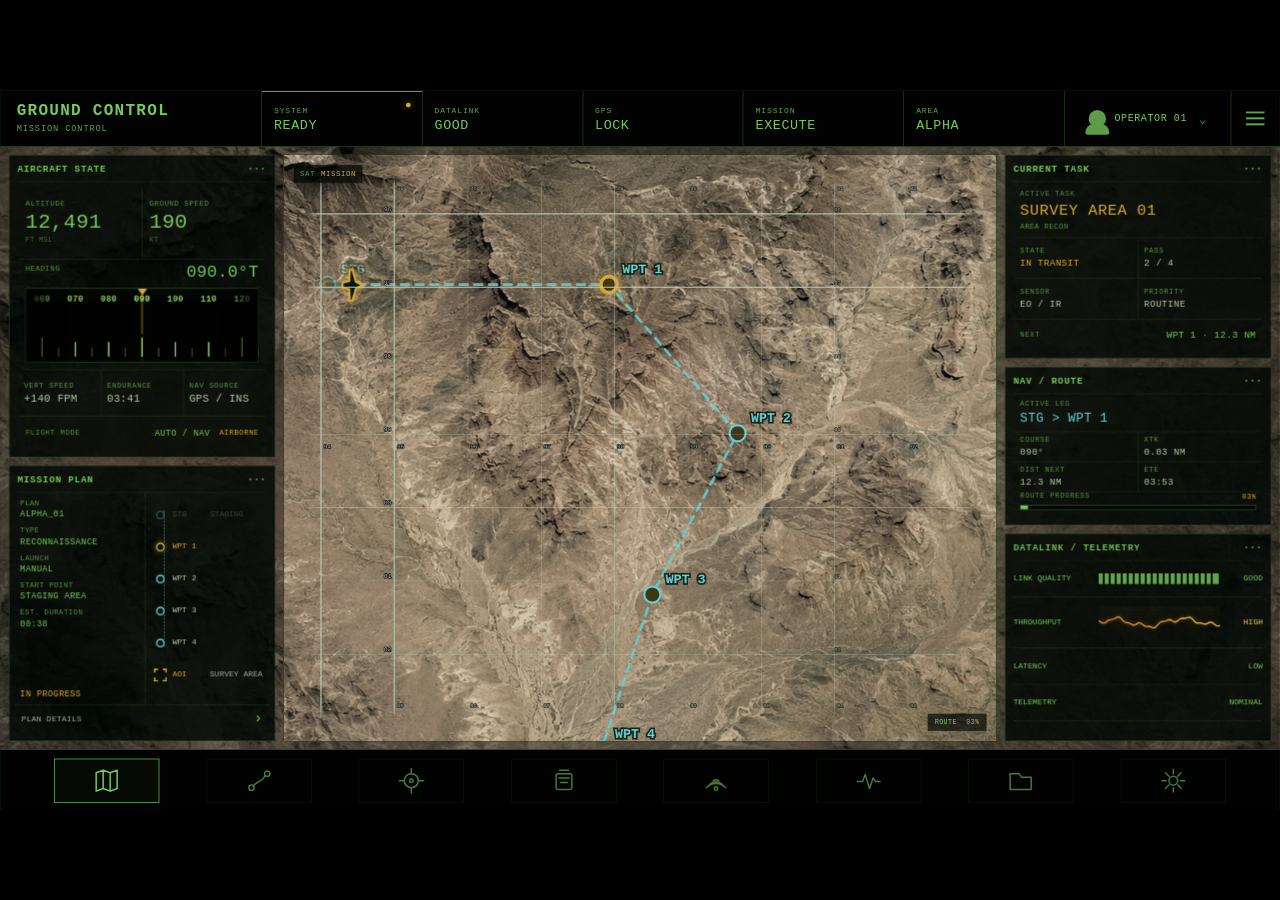
==== primary/index.html @ 4aa9d136 "Remove primary viewport diagnostics and safe FX test" ====
<!doctype html>
<html lang="en">
<head>
  <meta charset="utf-8">
  <meta name="viewport" content="width=device-width, initial-scale=1">
  <title>Pelican UAV Interactive — Primary</title>
  <link rel="stylesheet" href="../shared/ui-base.css">
  <link rel="stylesheet" href="primary.css">
  <link rel="stylesheet" href="ops-refine.css?v=20260907-1">
  <link rel="stylesheet" href="effects.css" data-effects-css>
  <link rel="stylesheet" href="grid.css" data-grid-css>
</head>
<body>
  <div id="screen-fit">
    <main id="primary-display" class="display display-primary" aria-label="Mission control display">
      <header class="topbar">
        <div class="brand-block">
          <div class="brand-title" data-bind="labels.title">GROUND CONTROL</div>
          <div class="brand-subtitle" data-bind="labels.subtitle">MISSION CONTROL</div>
        </div>

        <div class="status-ribbon" aria-label="System status">
          <div class="ribbon-cell"><span>SYSTEM</span><strong data-bind="labels.system">READY</strong></div>
          <div class="ribbon-cell"><span>DATALINK</span><strong data-bind="labels.link">GOOD</strong></div>
          <div class="ribbon-cell"><span>GPS</span><strong data-bind="labels.gps">LOCK</strong></div>
          <div class="ribbon-cell"><span>MISSION</span><strong data-bind="labels.mode">EXECUTE</strong></div>
          <div class="ribbon-cell"><span>AREA</span><strong data-bind="labels.area">ALPHA</strong></div>
        </div>

        <div class="operator-block">
          <span class="operator-glyph" aria-hidden="true"></span>
          <span data-bind="labels.operator">OPERATOR 01</span>
          <span class="chevron">⌄</span>
        </div>
        <div class="menu-glyph" aria-label="Menu"><i></i><i></i><i></i></div>
      </header>

      <section class="workspace">
        <aside class="rail left-rail">
          <section class="panel flight-panel">
            <div class="panel-heading"><span>AIRCRAFT STATE</span><b>•••</b></div>
            <div class="flight-state">
              <div class="flight-major-grid">
                <div class="flight-major">
                  <span>ALTITUDE</span>
                  <strong id="flight-altitude">12,480</strong>
                  <small>FT MSL</small>
                </div>
                <div class="flight-major">
                  <span>GROUND SPEED</span>
                  <strong id="flight-speed">188</strong>
                  <small>KT</small>
                </div>
              </div>

              <div class="flight-heading-repeater">
                <div class="flight-heading-header">
                  <span>HEADING</span>
                  <strong id="flight-heading">092.0°T</strong>
                </div>
                <div class="heading-tape heading-tape-primary" data-heading-tape aria-label="True heading tape"></div>
              </div>

              <div class="flight-detail-grid">
                <div class="flight-detail"><span>VERT SPEED</span><strong id="flight-vspeed">+120 FPM</strong></div>
                <div class="flight-detail"><span>ENDURANCE</span><strong id="flight-endurance">03:42</strong></div>
                <div class="flight-detail"><span>NAV SOURCE</span><strong id="flight-nav-source">GPS / INS</strong></div>
              </div>
              <div class="flight-mode-strip"><span>FLIGHT MODE</span><strong>AUTO / NAV</strong><b>AIRBORNE</b></div>
            </div>
          </section>

          <section class="panel mission-panel">
            <div class="panel-heading"><span>MISSION PLAN</span><b>•••</b></div>
            <div class="mission-body">
              <div class="mission-meta">
                <div><span>PLAN</span><strong data-bind="mission.plan">ALPHA_01</strong></div>
                <div><span>TYPE</span><strong data-bind="mission.type">RECONNAISSANCE</strong></div>
                <div><span>LAUNCH</span><strong data-bind="mission.launch">MANUAL</strong></div>
                <div><span>START POINT</span><strong data-bind="mission.start">STAGING AREA</strong></div>
                <div><span>EST. DURATION</span><strong data-bind="mission.duration">00:38</strong></div>
                <div class="mission-state" data-bind="mission.state">IN PROGRESS</div>
              </div>
              <div class="waypoint-column">
                <div id="waypoint-list" class="waypoint-list" aria-live="polite"></div>
                <div class="aoi-item"><span class="aoi-symbol"></span><b>AOI</b><em>SURVEY AREA</em></div>
              </div>
            </div>
            <div class="review-row"><span>PLAN DETAILS</span><b>›</b></div>
          </section>
        </aside>

        <section class="map-panel" aria-label="Fictional satellite mission map">
          <div id="map-viewport" class="map-viewport">
            <div id="map-world" class="map-world">
              <img id="terrain-image" alt="Fictional unpopulated arid satellite terrain">
              <div class="map-grid"></div>
              <svg id="map-svg" class="map-svg" xmlns="http://www.w3.org/2000/svg" aria-hidden="true">
                <path id="route-base" class="route route-base"></path>
                <path id="route-progress-path" class="route route-progress-path"></path>
                <g id="waypoint-layer"></g>
                <g id="aircraft" class="aircraft">
                  <path d="M0 -14 L5 -4 L23 1 L23 5 L6 6 L4 16 L-4 16 L-6 6 L-23 5 L-23 1 L-5 -4 Z"></path>
                </g>
              </svg>
            </div>
          </div>
          <div class="map-overlay top-left"><span>SAT</span><b>MISSION</b></div>
          <div class="route-progress-readout"><span>ROUTE</span><b id="route-progress">00%</b></div>
        </section>

        <aside class="rail right-rail">
          <section class="panel task-panel">
            <div class="panel-heading"><span>CURRENT TASK</span><b>•••</b></div>
            <div class="task-body">
              <div class="task-hero">
                <span>ACTIVE TASK</span>
                <strong id="ops-task-name">SURVEY AREA 01</strong>
                <small>AREA RECON</small>
              </div>
              <div class="task-rows">
                <div class="task-row"><span>STATE</span><strong class="amber" id="ops-task-state">IN TRANSIT</strong></div>
                <div class="task-row"><span>PASS</span><strong>2 / 4</strong></div>
                <div class="task-row"><span>SENSOR</span><strong>EO / IR</strong></div>
                <div class="task-row"><span>PRIORITY</span><strong>ROUTINE</strong></div>
              </div>
              <div class="task-next"><span>NEXT</span><strong id="ops-task-next">WPT 1 · 0.0 NM</strong></div>
            </div>
          </section>

          <section class="panel nav-route-panel">
            <div class="panel-heading"><span>NAV / ROUTE</span><b>•••</b></div>
            <div class="nav-route-body">
              <div class="nav-leg"><span>ACTIVE LEG</span><strong id="ops-active-leg">STG &gt; WPT 1</strong></div>
              <div class="nav-metrics">
                <div class="nav-metric"><span>COURSE</span><strong id="ops-course">092°</strong></div>
                <div class="nav-metric"><span>XTK</span><strong id="ops-xtk">0.03 NM</strong></div>
                <div class="nav-metric"><span>DIST NEXT</span><strong id="ops-distance">0.0 NM</strong></div>
                <div class="nav-metric"><span>ETE</span><strong id="ops-ete">00:00</strong></div>
              </div>
              <div class="nav-progress">
                <div class="nav-progress-label"><span>ROUTE PROGRESS</span><strong id="ops-route-progress">00%</strong></div>
                <div class="nav-progress-track"><b id="ops-route-progress-bar"></b></div>
              </div>
            </div>
          </section>

          <section class="panel datalink-panel">
            <div class="panel-heading"><span>DATALINK / TELEMETRY</span><b>•••</b></div>
            <div class="telemetry-line"><span>LINK QUALITY</span><i class="quality-bar"></i><strong>GOOD</strong></div>
            <div class="telemetry-line throughput"><span>THROUGHPUT</span><svg id="datalink-spark" viewBox="0 0 170 48" preserveAspectRatio="none"><path id="spark-path"></path></svg><strong>HIGH</strong></div>
            <div class="telemetry-line"><span>LATENCY</span><i></i><strong>LOW</strong></div>
            <div class="telemetry-line"><span>TELEMETRY</span><i></i><strong>NOMINAL</strong></div>
          </section>
        </aside>
      </section>

      <nav class="bottom-nav" aria-label="Display modes">
        <button class="nav-icon active" title="Map" aria-label="Map"><svg viewBox="0 0 32 32"><path d="M4 7l8-3 8 3 8-3v21l-8 3-8-3-8 3zM12 4v21M20 7v21"/></svg></button>
        <button class="nav-icon" title="Route" aria-label="Route"><svg viewBox="0 0 32 32"><circle cx="7" cy="24" r="3"/><circle cx="25" cy="8" r="3"/><path d="M9 22c5-6 8-4 11-8l3-4"/></svg></button>
        <button class="nav-icon" title="Target" aria-label="Target"><svg viewBox="0 0 32 32"><circle cx="16" cy="16" r="8"/><circle cx="16" cy="16" r="2"/><path d="M16 2v6M16 24v6M2 16h6M24 16h6"/></svg></button>
        <button class="nav-icon" title="Recorder" aria-label="Recorder"><svg viewBox="0 0 32 32"><rect x="7" y="8" width="18" height="18" rx="2"/><path d="M11 4h10M10 13h12M12 18h8"/></svg></button>
        <button class="nav-icon" title="Link" aria-label="Link"><svg viewBox="0 0 32 32"><path d="M5 24a15 15 0 0 1 22 0M9 20a10 10 0 0 1 14 0M13 16a5 5 0 0 1 6 0"/><circle cx="16" cy="25" r="2"/></svg></button>
        <button class="nav-icon" title="Telemetry" aria-label="Telemetry"><svg viewBox="0 0 32 32"><path d="M3 17h6l3-8 5 16 4-12 3 4h5"/></svg></button>
        <button class="nav-icon" title="Files" aria-label="Files"><svg viewBox="0 0 32 32"><path d="M4 8h10l3 4h11v14H4z"/></svg></button>
        <button class="nav-icon" title="Settings" aria-label="Settings"><svg viewBox="0 0 32 32"><circle cx="16" cy="16" r="5"/><path d="M16 3v5M16 24v5M3 16h5M24 16h5M7 7l4 4M21 21l4 4M25 7l-4 4M11 21l-4 4"/></svg></button>
      </nav>
    </main>
  </div>

  <script src="../shared/state.js?v=20260906-2"></script>
  <script src="config.js?v=20260906-1"></script>
  <script src="viewport-zoom-guard.js?v=20260908-2"></script>
  <script src="primary.js"></script>
  <script src="ios-layout-fit.js?v=20260908-2"></script>
  <script src="ops-refine.js?v=20260907-1"></script>
  <script src="../shared/status-sync.js?v=20260905-3"></script>
  <script src="../shared/heading-tape.js?v=20260907-2"></script>
  <script src="grid.js"></script>
</body>
</html>
---- shared/ui-base.css ----
:root{
  --bg:#010301;
  --panel:rgba(2,8,4,.78);
  --panel-soft:rgba(4,13,7,.72);
  --green:#77c95b;
  --green-dim:#345f30;
  --cyan:#63d2d8;
  --signal-blue:#4fa7ff;
  --amber:#d7aa35;
  --red:#d95750;
  --text:#b3caaa;
  --muted:#70866a;
  --line:rgba(119,201,91,.32);
  --line-soft:rgba(119,201,91,.16);
}
*{box-sizing:border-box}
html,body{margin:0;width:100%;height:100%;overflow:hidden;background:#000;color:var(--text);font-family:ui-monospace,SFMono-Regular,Menlo,Monaco,Consolas,"Liberation Mono",monospace}
button{font:inherit}
#screen-fit{position:absolute;inset:0;display:grid;place-items:center;background:#000}
.display{position:absolute;left:50%;top:50%;width:1920px;height:1080px;transform-origin:center;background:var(--bg);overflow:hidden;border:1px solid #0a150b}
.display:after{content:"";position:absolute;inset:0;pointer-events:none;background:repeating-linear-gradient(0deg,rgba(110,195,83,.012) 0 1px,transparent 1px 4px);mix-blend-mode:screen;z-index:20}
---- primary/primary.css ----
.topbar{height:84px;display:grid;grid-template-columns:392px minmax(0,1fr) 250px 72px;align-items:stretch;border-bottom:1px solid var(--line);background:#010201;position:relative;z-index:10}
.brand-block{padding:14px 24px;display:flex;flex-direction:column;justify-content:center;border-right:1px solid var(--line)}
.brand-title{font-size:24px;line-height:1;letter-spacing:.08em;color:var(--green);font-weight:700}
.brand-subtitle{font-size:13px;line-height:1;margin-top:8px;letter-spacing:.1em;color:var(--green);opacity:.8}
.status-ribbon{display:grid;grid-template-columns:repeat(5,1fr);min-width:0}
.ribbon-cell{min-width:0;padding:12px 18px 10px;border-right:1px solid var(--line);display:flex;flex-direction:column;justify-content:center}
.ribbon-cell:first-child{position:relative;box-shadow:inset 0 2px 0 rgba(215,170,53,.78)}
.ribbon-cell:first-child:after{content:"";position:absolute;right:17px;top:18px;width:7px;height:7px;border-radius:50%;background:var(--amber);box-shadow:0 0 9px rgba(215,170,53,.6)}
.ribbon-cell span{font-size:12px;letter-spacing:.11em;color:var(--green);opacity:.82}
.ribbon-cell strong{font-size:20px;line-height:1.05;margin-top:5px;font-weight:500;letter-spacing:.045em;color:var(--green)}
.operator-block{border-right:1px solid var(--line);display:flex;align-items:center;justify-content:center;gap:13px;color:var(--green);font-size:15px;letter-spacing:.06em}
.operator-glyph{position:relative;width:26px;height:26px;border-radius:50%;background:var(--green);opacity:.78}
.operator-glyph:after{content:"";position:absolute;width:36px;height:16px;border-radius:20px 20px 5px 5px;background:var(--green);left:-5px;top:21px}
.chevron{margin-left:5px;font-size:18px;opacity:.75}
.menu-glyph{display:grid;place-content:center;gap:6px}.menu-glyph i{display:block;width:28px;height:3px;background:var(--green);opacity:.82}

.workspace{height:904px;padding:12px;display:grid;grid-template-columns:400px minmax(0,1fr) 400px;gap:12px;background:#010201;position:relative;overflow:hidden;isolation:isolate;--map-x:-250px;--map-y:-100px;--map-width:1700px;--map-height:1342px;--map-image:url("../shared/assets/terrain.svg")}
.workspace:before{content:"";position:absolute;left:0;top:0;width:var(--map-width);height:var(--map-height);background-image:var(--map-image);background-size:100% 100%;background-repeat:no-repeat;filter:saturate(.72) contrast(1.07) brightness(.62) sepia(.08);opacity:.84;transform:translate3d(calc(var(--map-x) + 424px),calc(var(--map-y) + 12px),0);will-change:transform;z-index:0;pointer-events:none}
.workspace:after{content:"";position:absolute;inset:0;background:linear-gradient(90deg,rgba(0,0,0,.2),transparent 25%,transparent 75%,rgba(0,0,0,.2));z-index:1;pointer-events:none}
.rail{display:flex;flex-direction:column;gap:12px;min-width:0;min-height:0;position:relative;z-index:2}
.panel,.map-panel{position:relative;border:1px solid var(--line);background:var(--panel);overflow:hidden}
.panel{padding:0 12px 12px;-webkit-backdrop-filter:blur(1px) brightness(.78);backdrop-filter:blur(1px) brightness(.78)}
.panel-heading{height:40px;display:flex;align-items:center;justify-content:space-between;font-size:14px;font-weight:700;letter-spacing:.08em;color:var(--green);border-bottom:1px solid var(--line-soft)}
.panel-heading b{font-size:12px;letter-spacing:.18em;font-weight:400;opacity:.7}
.platform-panel{height:454px}.mission-panel{flex:1;min-height:0}
.sensors-panel{height:306px}.payload-panel{height:238px}.datalink-panel{flex:1;min-height:0}

.status-table{display:grid}.status-row{height:51px;display:grid;grid-template-columns:44px 1fr auto;align-items:center;border-bottom:1px solid var(--line-soft);font-size:13px}
.status-row:last-child{border-bottom:0}.row-symbol{width:25px;height:25px;border:1px solid var(--green);border-radius:50%;position:relative;opacity:.82}
.row-symbol:before,.row-symbol:after{content:"";position:absolute;background:var(--green);opacity:.75}.row-symbol:before{width:13px;height:1px;left:5px;top:11px}.row-symbol:after{height:13px;width:1px;top:5px;left:11px}
.status-row .row-name{color:var(--green);letter-spacing:.045em}.status-row .row-state{color:var(--green);font-weight:500;letter-spacing:.025em}.status-row .row-state.muted{color:#7b8078}.status-row .row-state.amber{color:var(--amber)}

.mission-body{height:calc(100% - 82px);display:grid;grid-template-columns:1.05fr 1fr;min-height:0}
.mission-meta{padding:10px 12px 8px 4px;border-right:1px solid var(--line-soft);display:flex;flex-direction:column;gap:11px}
.mission-meta div{display:flex;flex-direction:column;gap:3px}.mission-meta span{font-size:11px;color:var(--green);opacity:.72;letter-spacing:.06em}.mission-meta strong{font-size:13px;color:var(--green);font-weight:500;letter-spacing:.04em}.mission-meta .mission-state{margin-top:auto;color:var(--amber);font-size:13px;letter-spacing:.04em}
.waypoint-column{padding:9px 0 3px 16px;min-width:0;position:relative}.waypoint-list{position:relative;display:grid;gap:0}.waypoint-list:before{content:"";position:absolute;left:12px;top:18px;bottom:18px;border-left:1px dashed var(--cyan);opacity:.8}
.waypoint-item{height:48px;display:grid;grid-template-columns:25px 56px 1fr;align-items:center;position:relative;font-size:12px;transition:opacity .25s,color .25s}.wp-dot{width:13px;height:13px;border:2px solid var(--cyan);border-radius:50%;background:#02110d;z-index:1}.waypoint-item .wp-id{color:var(--text);font-weight:500}.waypoint-item .wp-label{color:#9ea99b;font-style:normal;white-space:nowrap;overflow:hidden;text-overflow:ellipsis}.waypoint-item.completed{opacity:.32}.waypoint-item.active{opacity:1}.waypoint-item.active .wp-dot{border-color:var(--amber);box-shadow:0 0 9px rgba(215,170,53,.5)}.waypoint-item.active .wp-id,.waypoint-item.active .wp-label{color:var(--amber)}
.aoi-item{height:48px;display:grid;grid-template-columns:25px 56px 1fr;align-items:center;font-size:12px}.aoi-symbol{width:19px;height:19px;border:2px dashed var(--amber);margin-left:-3px;z-index:1;background:#071005}.aoi-item b{font-weight:500;color:var(--amber)}.aoi-item em{font-style:normal;color:#a6a99e;white-space:nowrap}
.review-row{height:42px;margin:0 -4px -7px;border-top:1px solid var(--line-soft);display:flex;align-items:center;justify-content:space-between;padding:0 10px;color:#a7ada3;font-size:12px;letter-spacing:.03em}.review-row b{color:var(--green);font-size:22px;font-weight:400}

.map-panel{overflow:hidden;background:#11150e;z-index:3}.map-viewport{position:absolute;inset:0;overflow:hidden;background:#1a1b13}.map-world{position:absolute;left:0;top:0;will-change:transform;transform:translate3d(-250px,-100px,0)}#terrain-image{position:absolute;inset:0;width:100%;height:100%;object-fit:cover;filter:saturate(.72) contrast(1.07) brightness(.92) sepia(.08)}
.map-world:after{content:"";position:absolute;inset:0;z-index:1;background:linear-gradient(rgba(4,11,5,.02),rgba(1,5,2,.06));pointer-events:none}.map-grid{position:absolute;inset:0;z-index:2;background-image:linear-gradient(rgba(112,190,82,.095) 1px,transparent 1px),linear-gradient(90deg,rgba(112,190,82,.095) 1px,transparent 1px);background-size:124px 124px;opacity:.45}.map-svg{position:absolute;inset:0;z-index:3;overflow:visible}.route{fill:none;stroke-linecap:round;stroke-linejoin:round}.route-base{stroke:var(--cyan);stroke-width:4;stroke-dasharray:12 10;opacity:.83}.route-progress-path{stroke:var(--cyan);stroke-width:5;opacity:.22}.waypoint circle{fill:#423615;stroke:var(--cyan);stroke-width:3}.waypoint text{fill:var(--cyan);font-size:20px;font-weight:600;paint-order:stroke;stroke:#1a2115;stroke-width:5px}.waypoint.active circle{stroke:var(--amber);stroke-width:5;filter:drop-shadow(0 0 7px rgba(215,170,53,.65))}.waypoint.completed{opacity:.38}.aircraft{fill:#06140b;stroke:var(--amber);stroke-width:3;filter:drop-shadow(0 0 6px rgba(215,170,53,.75));transform-box:fill-box;transform-origin:center;will-change:transform}
.map-overlay{position:absolute;z-index:6;color:var(--green);font-size:11px;letter-spacing:.08em;background:rgba(1,5,2,.68);border:1px solid var(--line-soft);padding:7px 9px}.map-overlay.top-left{left:14px;top:14px}.map-overlay span{margin-right:9px;opacity:.7}.map-overlay b{font-weight:500;color:var(--amber)}
.route-progress-readout{position:absolute;z-index:6;right:14px;bottom:14px;padding:7px 10px;background:rgba(1,5,2,.68);border:1px solid var(--line-soft);font-size:10px;letter-spacing:.06em;color:var(--green);display:flex;gap:14px}.route-progress-readout b{color:var(--amber);font-weight:500}

.telemetry-line{height:55px;display:grid;grid-template-columns:120px 1fr 56px;align-items:center;border-bottom:1px solid var(--line-soft);font-size:12px;color:var(--green);gap:8px}.telemetry-line strong{text-align:right;font-weight:500}.telemetry-line>i:not(.quality-bar){display:block}.quality-bar{height:16px;border-right:8px solid transparent;background:repeating-linear-gradient(90deg,var(--green) 0 6px,transparent 6px 9px);opacity:.8}.throughput{height:76px}.throughput svg{width:100%;height:48px;overflow:hidden;background:linear-gradient(180deg,rgba(79,167,255,.035),transparent)}.throughput path{fill:none;stroke:var(--signal-blue);stroke-width:1.8;vector-effect:non-scaling-stroke;filter:drop-shadow(0 0 3px rgba(79,167,255,.5));opacity:.96}.throughput strong{color:var(--signal-blue)}

.bottom-nav{height:92px;border-top:1px solid var(--line);background:#010201;display:flex;align-items:center;justify-content:space-around;padding:10px 66px;gap:42px;position:relative;z-index:10}.nav-icon{width:158px;height:66px;border:1px solid var(--line-soft);background:transparent;color:var(--green);display:grid;place-items:center;opacity:.6}.nav-icon svg{width:42px;height:42px;fill:none;stroke:currentColor;stroke-width:1.7;stroke-linecap:round;stroke-linejoin:round}.nav-icon.active{opacity:1;border-color:var(--green);background:rgba(119,201,91,.035)}
---- primary/ops-refine.css ----
/* Operational primary concept: replace inventory-heavy side rails with flight/task context. */
.flight-panel{height:454px}
.task-panel{height:306px}
.nav-route-panel{height:238px}

.flight-state{
  height:calc(100% - 40px);
  display:flex;
  flex-direction:column;
  min-height:0;
  padding:8px 2px 0;
}
.flight-major-grid{
  display:grid;
  grid-template-columns:1fr 1fr;
  min-height:108px;
  border-bottom:1px solid var(--line-soft);
}
.flight-major{
  min-width:0;
  padding:8px 10px 12px;
  display:flex;
  flex-direction:column;
  justify-content:center;
}
.flight-major+ .flight-major{border-left:1px solid var(--line-soft)}
.flight-major span,
.flight-detail span,
.flight-heading-header span,
.task-row span,
.nav-metric span,
.nav-leg span,
.task-next span,
.flight-mode-strip span,
.nav-progress-label span{
  color:var(--green);
  opacity:.7;
  font-size:11px;
  line-height:1;
  letter-spacing:.08em;
}
.flight-major strong{
  margin-top:8px;
  color:var(--green);
  font-size:31px;
  line-height:.95;
  font-weight:500;
  letter-spacing:.015em;
  font-variant-numeric:tabular-nums;
}
.flight-major small{
  margin-top:6px;
  color:var(--green);
  opacity:.55;
  font-size:10px;
  letter-spacing:.08em;
}

.flight-heading-repeater{
  flex:1;
  min-height:128px;
  display:grid;
  grid-template-rows:34px minmax(82px,1fr);
  padding:9px 10px 10px;
  border-bottom:1px solid var(--line-soft);
  overflow:hidden;
}
.flight-heading-header{
  min-width:0;
  display:flex;
  align-items:flex-start;
  justify-content:space-between;
  gap:12px;
}
.flight-heading-header strong{
  margin-top:-2px;
  color:var(--green);
  font-size:25px;
  line-height:1;
  font-weight:500;
  letter-spacing:.02em;
  font-variant-numeric:tabular-nums;
  white-space:nowrap;
}
.heading-tape-primary{
  width:100%;
  height:100%;
}

.flight-detail-grid{
  display:grid;
  grid-template-columns:repeat(3,minmax(0,1fr));
  flex:0 0 70px;
  min-height:0;
}
.flight-detail{
  min-width:0;
  display:flex;
  flex-direction:column;
  justify-content:center;
  padding:7px 8px;
  border-bottom:1px solid var(--line-soft);
}
.flight-detail+ .flight-detail{border-left:1px solid var(--line-soft)}
.flight-detail strong{
  margin-top:6px;
  color:var(--text);
  font-size:16px;
  line-height:1;
  font-weight:500;
  letter-spacing:.025em;
  font-variant-numeric:tabular-nums;
  white-space:nowrap;
}
.flight-mode-strip{
  min-height:48px;
  display:grid;
  grid-template-columns:1fr auto auto;
  align-items:center;
  gap:14px;
  padding:0 10px;
}
.flight-mode-strip strong{color:var(--green);font-size:13px;font-weight:500;letter-spacing:.04em}
.flight-mode-strip b{color:var(--amber);font-size:11px;font-weight:500;letter-spacing:.07em}

.task-body{
  height:calc(100% - 40px);
  display:flex;
  flex-direction:column;
  min-height:0;
  padding:0 2px;
}
.task-hero{
  min-height:84px;
  padding:12px 8px 10px;
  border-bottom:1px solid var(--line-soft);
  display:flex;
  flex-direction:column;
  justify-content:center;
}
.task-hero span{color:var(--green);opacity:.66;font-size:11px;letter-spacing:.08em}
.task-hero strong{margin-top:6px;color:var(--amber);font-size:23px;font-weight:500;letter-spacing:.035em}
.task-hero small{margin-top:5px;color:var(--green);opacity:.7;font-size:11px;letter-spacing:.06em}
.task-rows{display:grid;grid-template-columns:1fr 1fr;flex:1;min-height:0}
.task-row{display:flex;flex-direction:column;justify-content:center;padding:7px 8px;border-bottom:1px solid var(--line-soft)}
.task-row:nth-child(even){border-left:1px solid var(--line-soft)}
.task-row strong{margin-top:5px;color:var(--text);font-size:14px;font-weight:500;letter-spacing:.035em}
.task-row strong.amber{color:var(--amber)}
.task-next{
  min-height:46px;
  padding:0 8px;
  display:grid;
  grid-template-columns:1fr auto;
  align-items:center;
  gap:12px;
}
.task-next strong{color:var(--green);font-size:14px;font-weight:500;letter-spacing:.04em;font-variant-numeric:tabular-nums}

.nav-route-body{height:calc(100% - 40px);display:flex;flex-direction:column;min-height:0;padding:0 2px}
.nav-leg{min-height:56px;padding:9px 8px;border-bottom:1px solid var(--line-soft);display:flex;flex-direction:column;justify-content:center}
.nav-leg strong{margin-top:5px;color:var(--cyan);font-size:19px;font-weight:500;letter-spacing:.03em}
.nav-metrics{display:grid;grid-template-columns:1fr 1fr;flex:1;min-height:0}
.nav-metric{display:flex;flex-direction:column;justify-content:center;padding:6px 8px;border-bottom:1px solid var(--line-soft)}
.nav-metric:nth-child(even){border-left:1px solid var(--line-soft)}
.nav-metric strong{margin-top:5px;color:var(--text);font-size:14px;font-weight:500;letter-spacing:.035em;font-variant-numeric:tabular-nums}
.nav-progress{min-height:48px;padding:7px 8px 6px;display:flex;flex-direction:column;justify-content:center}
.nav-progress-label{display:flex;justify-content:space-between;align-items:center;margin-bottom:6px}
.nav-progress-label strong{color:var(--amber);font-size:11px;font-weight:500;letter-spacing:.04em}
.nav-progress-track{height:8px;border:1px solid var(--green-dim);background:#020402;overflow:hidden}
.nav-progress-track b{display:block;height:100%;width:0;background:var(--green);transition:width .35s linear}

/* Keep the retained datalink panel visually subordinate to mission execution data. */
.datalink-panel .panel-heading{opacity:.92}
---- primary/effects.css ----
:root{
  --route-done:#315c58;
  --throughput-yellow:#f2d35e;
  --throughput-orange:#ed8b2f;
}

/* Completed route is a quieter solid trace while the future path stays bright/dashed. */
.route-progress-path{
  stroke:var(--route-done);
  stroke-width:5.5;
  opacity:.78;
  filter:drop-shadow(0 0 2px rgba(49,92,88,.22));
}

/* AOI treatment follows the original concept: dashed survey frame, strong corner brackets,
   inner scan ring and small center designation. Each quadrant arrives with the loiter orbit. */
.aoi-box{pointer-events:none}
.aoi-quadrant{
  opacity:0;
  transition:opacity .18s ease,filter .22s ease;
}
.aoi-edge,.aoi-ring,.aoi-corner,.aoi-crosshair{
  fill:none;
  stroke:var(--amber);
  vector-effect:non-scaling-stroke;
}
.aoi-edge{
  stroke-width:2;
  stroke-dasharray:7 7;
  opacity:.72;
}
.aoi-ring{
  stroke-width:2;
  stroke-dasharray:7 6;
  opacity:.66;
}
.aoi-corner{
  stroke-width:4;
  stroke-linecap:square;
  opacity:.96;
}
.aoi-crosshair{
  stroke-width:2;
  opacity:0;
  transition:opacity .2s ease;
}
.aoi-label{
  fill:var(--amber);
  text-anchor:middle;
  font-family:ui-monospace,SFMono-Regular,Menlo,Monaco,Consolas,"Liberation Mono",monospace;
  paint-order:stroke;
  stroke:#11150e;
  stroke-width:3px;
  opacity:0;
  transition:opacity .2s ease;
}
.aoi-label-main{font-size:12px;font-weight:700;letter-spacing:.08em}
.aoi-label-sub{font-size:8px;letter-spacing:.08em}
.aoi-box.started .aoi-crosshair,
.aoi-box.started .aoi-label{opacity:.9}
.aoi-box.active .aoi-quadrant.revealed{
  opacity:.98;
  filter:drop-shadow(0 0 5px rgba(237,139,47,.38));
}
.aoi-box.active .aoi-quadrant.revealed .aoi-edge,
.aoi-box.active .aoi-quadrant.revealed .aoi-ring,
.aoi-box.active .aoi-quadrant.revealed .aoi-corner{
  stroke:var(--throughput-orange);
}
.aoi-box.completed .aoi-quadrant{
  opacity:.42;
  filter:none;
}
.aoi-box.completed .aoi-crosshair,
.aoi-box.completed .aoi-label{
  opacity:.34;
}

/* The telemetry trace remains independent of aircraft timing. */
.throughput svg{
  background:linear-gradient(180deg,rgba(242,211,94,.035),rgba(237,139,47,.012) 55%,transparent);
}
.throughput path{
  stroke-width:1.9;
  filter:drop-shadow(0 0 3px rgba(237,139,47,.48));
  opacity:.98;
}
.throughput strong{color:var(--throughput-yellow)}
---- primary/grid.css ----
/* Supersede the original coarse map grid so there is only one visible lattice to track. */
.map-grid{display:none}

.coord-grid-overlay{
  position:absolute;
  inset:2em;
  overflow:hidden;
  z-index:5;
  pointer-events:none;
  opacity:1;
  -webkit-mask-image:
    linear-gradient(to right,transparent 0,#000 18px,#000 calc(100% - 18px),transparent 100%),
    linear-gradient(to bottom,transparent 0,#000 18px,#000 calc(100% - 18px),transparent 100%);
  -webkit-mask-composite:source-in;
  mask-image:
    linear-gradient(to right,transparent 0,#000 18px,#000 calc(100% - 18px),transparent 100%),
    linear-gradient(to bottom,transparent 0,#000 18px,#000 calc(100% - 18px),transparent 100%);
  mask-composite:intersect;
}
.coord-grid-world{
  position:absolute;
  left:-2em;
  top:-2em;
  will-change:transform;
}
.coord-grid-svg{position:absolute;inset:0;overflow:visible}
.coord-grid-line{
  stroke:rgba(188,202,180,.35);
  stroke-width:1;
  vector-effect:non-scaling-stroke;
  shape-rendering:crispEdges;
  transition:stroke .32s ease,stroke-width .32s ease;
}
.coord-grid-line.major{stroke:rgba(188,202,180,.5)}
.coord-grid-line.tracking,
.coord-grid-line.major.tracking{
  stroke:rgba(188,202,180,.75);
  stroke-width:2;
}
.coord-grid-ref{
  fill:rgba(216,225,208,.75);
  font-family:ui-monospace,SFMono-Regular,Menlo,Monaco,Consolas,"Liberation Mono",monospace;
  font-size:9px;
  font-weight:500;
  letter-spacing:.01em;
  paint-order:stroke;
  stroke:rgba(2,7,3,.82);
  stroke-width:2.2px;
  stroke-linejoin:round;
  user-select:none;
}
.coord-grid-ref.secondary{opacity:.72;font-size:8px}
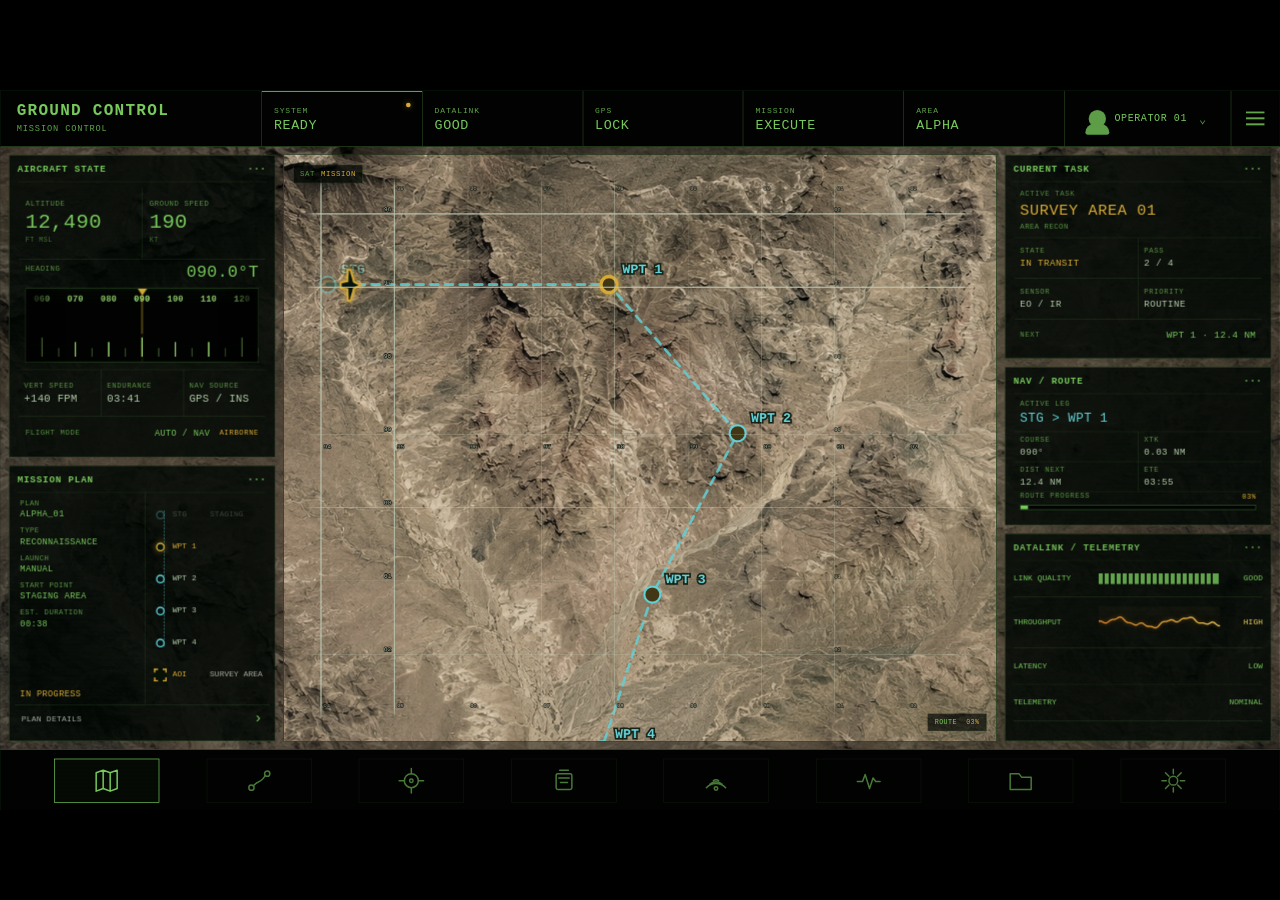
==== commit 33f27b36: "Bust heading cadence cache" ====
--- a/primary/index.html
+++ b/primary/index.html
@@ -173,7 +173,7 @@
   <script src="viewport-zoom-guard.js?v=20260908-2"></script>
   <script src="primary.js"></script>
   <script src="ios-layout-fit.js?v=20260908-2"></script>
-  <script src="ops-refine.js?v=20260907-1"></script>
+  <script src="ops-refine.js?v=20260910-1"></script>
   <script src="../shared/status-sync.js?v=20260905-3"></script>
   <script src="../shared/heading-tape.js?v=20260907-2"></script>
   <script src="grid.js"></script>
--- a/shared/ui-base.css
+++ b/shared/ui-base.css
@@ -14,7 +14,7 @@
   --line-soft:rgba(119,201,91,.16);
 }
 *{box-sizing:border-box}
-html,body{margin:0;width:100%;height:100%;overflow:hidden;background:#000;color:var(--text);font-family:ui-monospace,SFMono-Regular,Menlo,Monaco,Consolas,"Liberation Mono",monospace}
+html,body{margin:0;width:100%;height:100%;overflow:hidden;background:#000;color:var(--text);font-family:ui-monospace,SFMono-Regular,Menlo,Monaco,Consolas,"Liberation Mono",monospace;-webkit-text-size-adjust:100%;text-size-adjust:100%}
 button{font:inherit}
 #screen-fit{position:absolute;inset:0;display:grid;place-items:center;background:#000}
 .display{position:absolute;left:50%;top:50%;width:1920px;height:1080px;transform-origin:center;background:var(--bg);overflow:hidden;border:1px solid #0a150b}
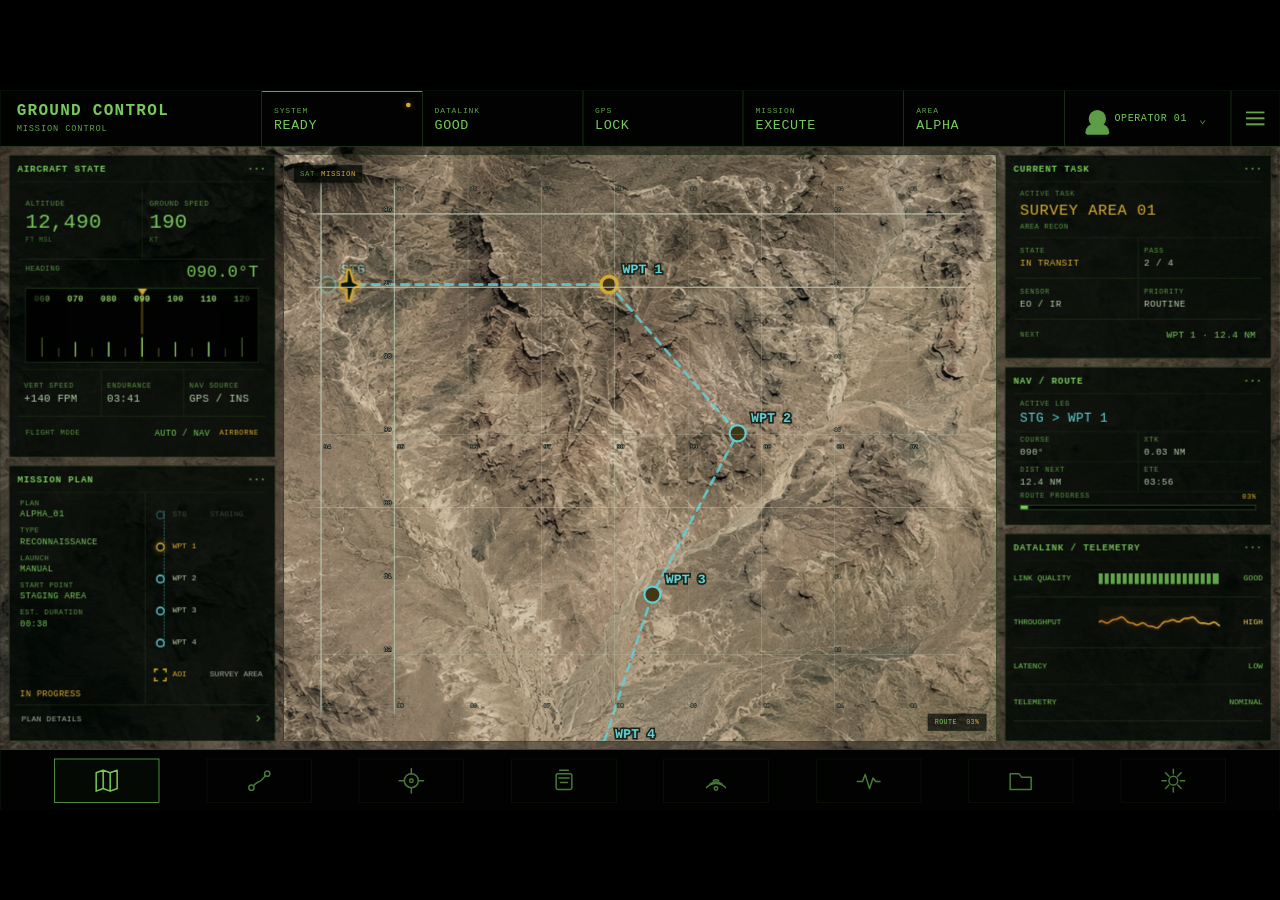
==== commit 9b50321b: "Bust primary flight-state caches" ====
--- a/primary/index.html
+++ b/primary/index.html
@@ -168,14 +168,14 @@
     </main>
   </div>
 
-  <script src="../shared/state.js?v=20260906-2"></script>
+  <script src="../shared/state.js?v=20260910-1"></script>
   <script src="config.js?v=20260906-1"></script>
   <script src="viewport-zoom-guard.js?v=20260908-2"></script>
-  <script src="primary.js"></script>
+  <script src="primary.js?v=20260910-1"></script>
   <script src="ios-layout-fit.js?v=20260908-2"></script>
-  <script src="ops-refine.js?v=20260910-1"></script>
-  <script src="../shared/status-sync.js?v=20260905-3"></script>
-  <script src="../shared/heading-tape.js?v=20260907-2"></script>
+  <script src="ops-refine.js?v=20260910-2"></script>
+  <script src="../shared/status-sync.js?v=20260910-1"></script>
+  <script src="../shared/heading-tape.js?v=20260910-1"></script>
   <script src="grid.js"></script>
 </body>
 </html>
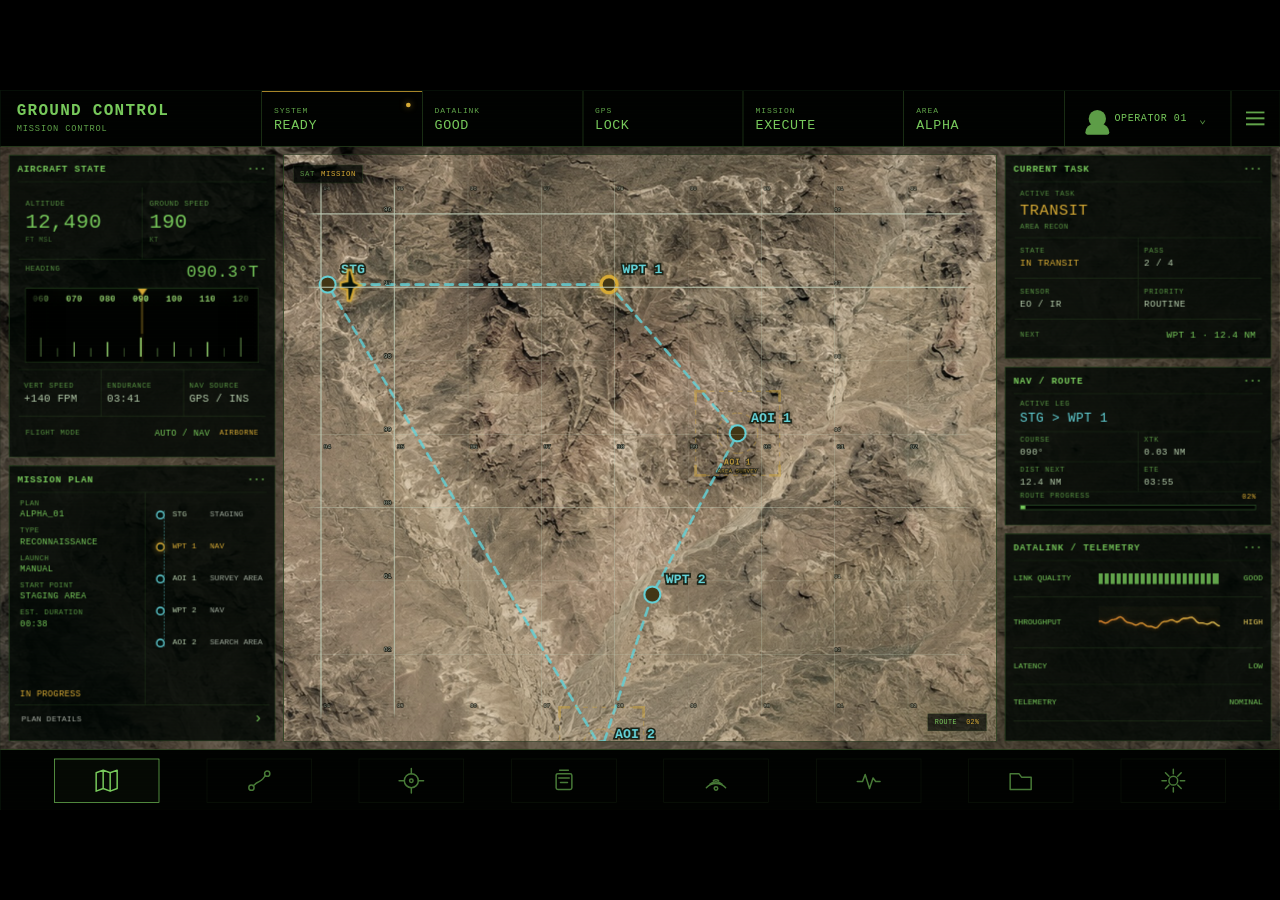
==== commit 4d2456de: "Bust mission behavior caches" ====
--- a/primary/index.html
+++ b/primary/index.html
@@ -7,7 +7,7 @@
   <link rel="stylesheet" href="../shared/ui-base.css">
   <link rel="stylesheet" href="primary.css">
   <link rel="stylesheet" href="ops-refine.css?v=20260907-1">
-  <link rel="stylesheet" href="effects.css" data-effects-css>
+  <link rel="stylesheet" href="effects.css?v=20260911-1" data-effects-css>
   <link rel="stylesheet" href="grid.css" data-grid-css>
 </head>
 <body>
@@ -169,11 +169,11 @@
   </div>
 
   <script src="../shared/state.js?v=20260910-1"></script>
-  <script src="config.js?v=20260906-1"></script>
+  <script src="config.js?v=20260911-1"></script>
   <script src="viewport-zoom-guard.js?v=20260908-2"></script>
-  <script src="primary.js?v=20260910-1"></script>
+  <script src="primary.js?v=20260911-1"></script>
   <script src="ios-layout-fit.js?v=20260908-2"></script>
-  <script src="ops-refine.js?v=20260910-2"></script>
+  <script src="ops-refine.js?v=20260911-1"></script>
   <script src="../shared/status-sync.js?v=20260910-1"></script>
   <script src="../shared/heading-tape.js?v=20260910-1"></script>
   <script src="grid.js"></script>
--- a/primary/effects.css
+++ b/primary/effects.css
@@ -12,11 +12,20 @@
   filter:drop-shadow(0 0 2px rgba(49,92,88,.22));
 }
 
-/* AOI treatment follows the original concept: dashed survey frame, strong corner brackets,
-   inner scan ring and small center designation. Each quadrant arrives with the loiter orbit. */
+/* Mission behavior now distinguishes navigation fixes from persistent task areas.
+   This is intentionally conservative placeholder styling until the AOI visual spec
+   is settled: task geometry exists from mission start and does not disappear or
+   dim after completion. */
+.aoi-item{display:none}
+
+.waypoint-item.completed,
+#waypoint-layer .waypoint.completed{
+  opacity:1;
+}
+
 .aoi-box{pointer-events:none}
 .aoi-quadrant{
-  opacity:0;
+  opacity:.46;
   transition:opacity .18s ease,filter .22s ease;
 }
 .aoi-edge,.aoi-ring,.aoi-corner,.aoi-crosshair{
@@ -41,7 +50,7 @@
 }
 .aoi-crosshair{
   stroke-width:2;
-  opacity:0;
+  opacity:.72;
   transition:opacity .2s ease;
 }
 .aoi-label{
@@ -51,30 +60,26 @@
   paint-order:stroke;
   stroke:#11150e;
   stroke-width:3px;
-  opacity:0;
+  opacity:.72;
   transition:opacity .2s ease;
 }
 .aoi-label-main{font-size:12px;font-weight:700;letter-spacing:.08em}
 .aoi-label-sub{font-size:8px;letter-spacing:.08em}
-.aoi-box.started .aoi-crosshair,
-.aoi-box.started .aoi-label{opacity:.9}
-.aoi-box.active .aoi-quadrant.revealed{
+.aoi-box.active .aoi-quadrant{
   opacity:.98;
-  filter:drop-shadow(0 0 5px rgba(237,139,47,.38));
+  filter:drop-shadow(0 0 4px rgba(237,139,47,.28));
 }
-.aoi-box.active .aoi-quadrant.revealed .aoi-edge,
-.aoi-box.active .aoi-quadrant.revealed .aoi-ring,
-.aoi-box.active .aoi-quadrant.revealed .aoi-corner{
+.aoi-box.active .aoi-edge,
+.aoi-box.active .aoi-ring,
+.aoi-box.active .aoi-corner,
+.aoi-box.active .aoi-crosshair{
   stroke:var(--throughput-orange);
 }
-.aoi-box.completed .aoi-quadrant{
-  opacity:.42;
-  filter:none;
-}
+.aoi-box.active .aoi-crosshair,
+.aoi-box.active .aoi-label{opacity:.94}
+.aoi-box.completed .aoi-quadrant{opacity:.46;filter:none}
 .aoi-box.completed .aoi-crosshair,
-.aoi-box.completed .aoi-label{
-  opacity:.34;
-}
+.aoi-box.completed .aoi-label{opacity:.72}
 
 /* The telemetry trace remains independent of aircraft timing. */
 .throughput svg{
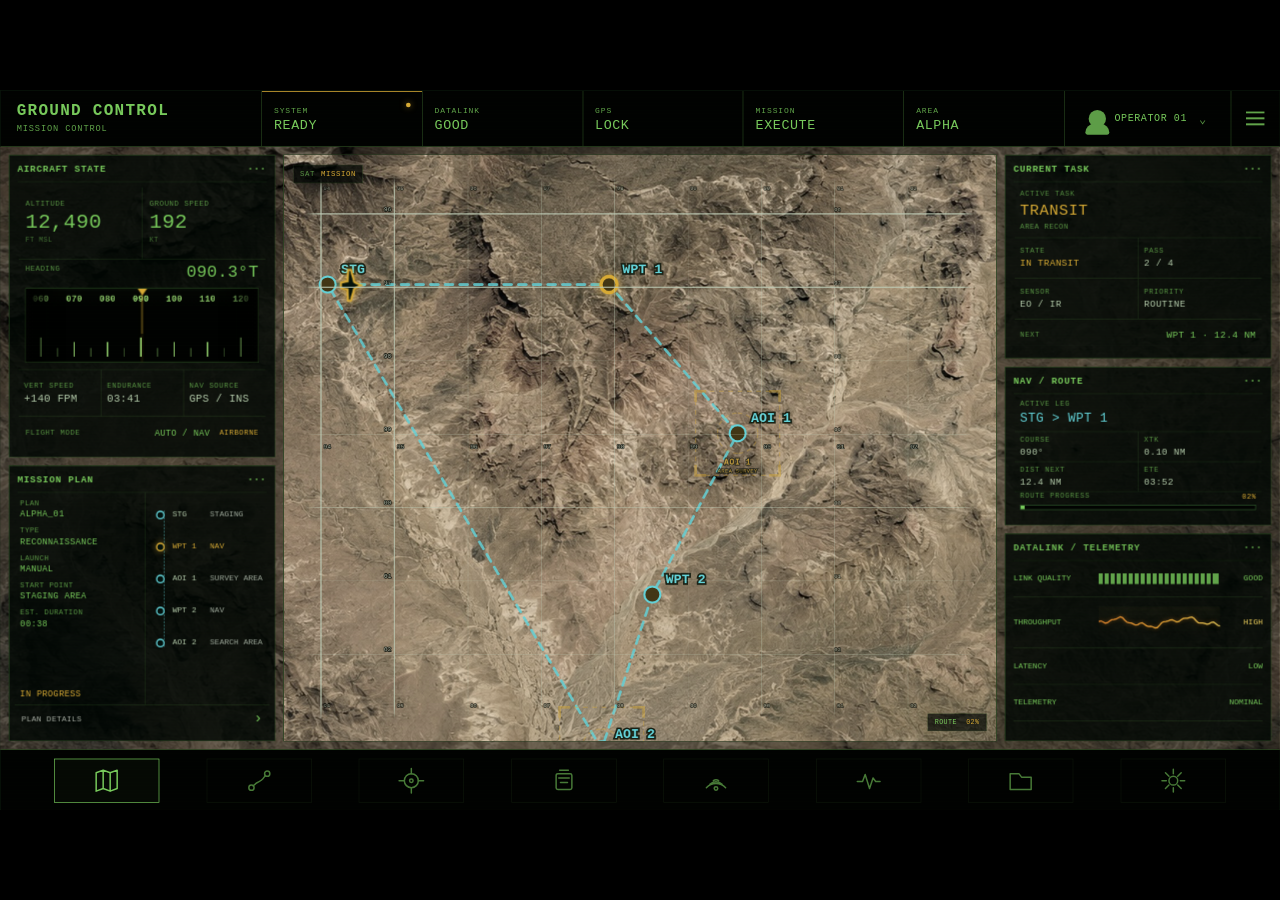
==== commit 70c184ec: "Load shared world model on primary display" ====
--- a/primary/index.html
+++ b/primary/index.html
@@ -168,8 +168,9 @@
     </main>
   </div>
 
+  <script src="../shared/world.js?v=20260911-1"></script>
   <script src="../shared/state.js?v=20260910-1"></script>
-  <script src="config.js?v=20260911-1"></script>
+  <script src="config.js?v=20260911-2"></script>
   <script src="viewport-zoom-guard.js?v=20260908-2"></script>
   <script src="primary.js?v=20260911-1"></script>
   <script src="ios-layout-fit.js?v=20260908-2"></script>
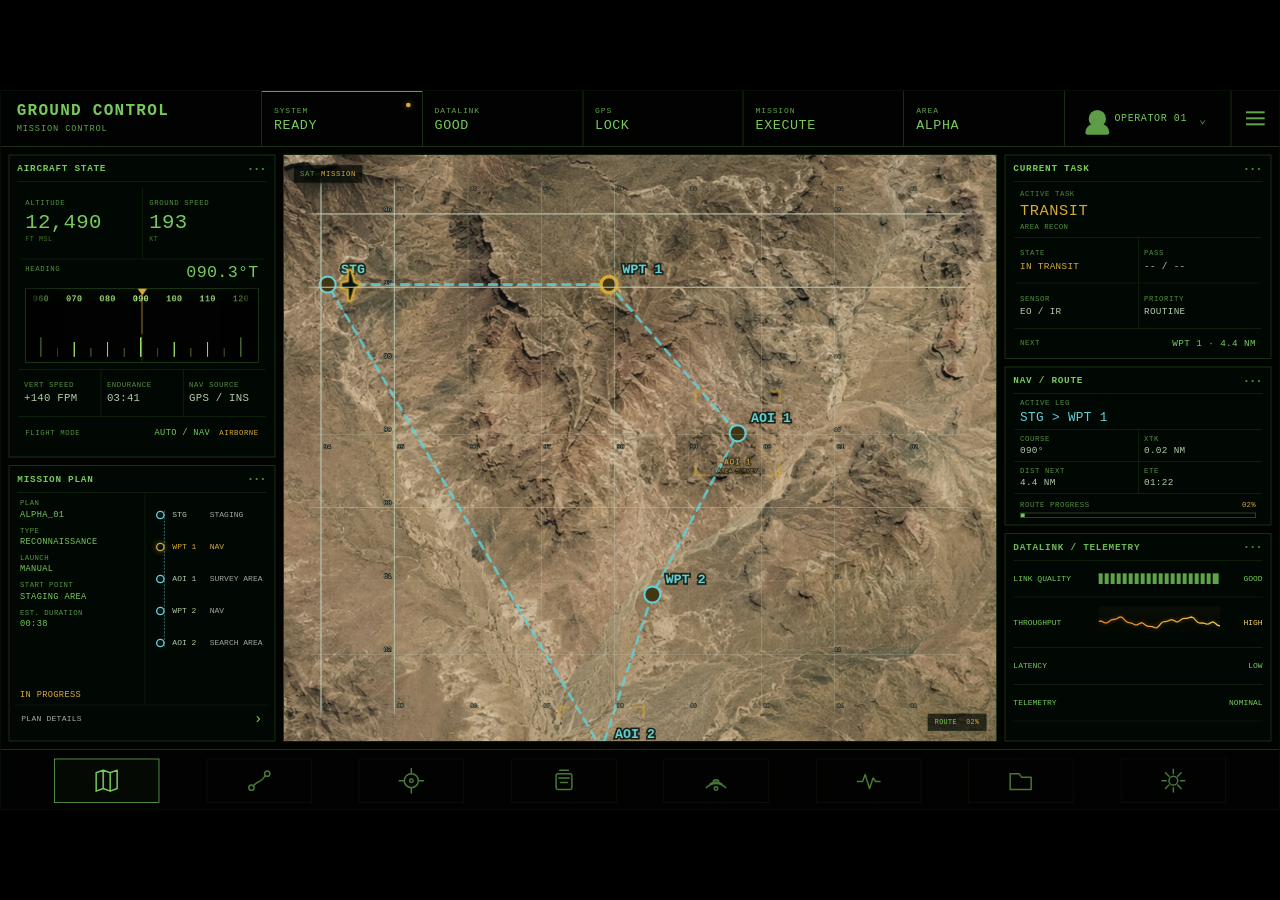
==== commit 749b9a13: "Bump primary effects cache key" ====
--- a/primary/index.html
+++ b/primary/index.html
@@ -7,7 +7,7 @@
   <link rel="stylesheet" href="../shared/ui-base.css">
   <link rel="stylesheet" href="primary.css">
   <link rel="stylesheet" href="ops-refine.css?v=20260907-1">
-  <link rel="stylesheet" href="effects.css?v=20260911-1" data-effects-css>
+  <link rel="stylesheet" href="effects.css?v=20260912-1" data-effects-css>
   <link rel="stylesheet" href="grid.css" data-grid-css>
 </head>
 <body>
--- a/primary/ops-refine.css
+++ b/primary/ops-refine.css
@@ -1,7 +1,7 @@
 /* Operational primary concept: replace inventory-heavy side rails with flight/task context. */
 .flight-panel{height:454px}
-.task-panel{height:306px}
-.nav-route-panel{height:238px}
+.task-panel{height:306px;padding-bottom:0}
+.nav-route-panel{height:238px;padding-bottom:0}
 
 .flight-state{
   height:calc(100% - 40px);
@@ -147,7 +147,8 @@
 .task-row strong{margin-top:5px;color:var(--text);font-size:14px;font-weight:500;letter-spacing:.035em}
 .task-row strong.amber{color:var(--amber)}
 .task-next{
-  min-height:46px;
+  flex:0 0 44px;
+  min-height:44px;
   padding:0 8px;
   display:grid;
   grid-template-columns:1fr auto;
@@ -157,14 +158,14 @@
 .task-next strong{color:var(--green);font-size:14px;font-weight:500;letter-spacing:.04em;font-variant-numeric:tabular-nums}
 
 .nav-route-body{height:calc(100% - 40px);display:flex;flex-direction:column;min-height:0;padding:0 2px}
-.nav-leg{min-height:56px;padding:9px 8px;border-bottom:1px solid var(--line-soft);display:flex;flex-direction:column;justify-content:center}
+.nav-leg{flex:0 0 54px;min-height:54px;padding:8px;border-bottom:1px solid var(--line-soft);display:flex;flex-direction:column;justify-content:center}
 .nav-leg strong{margin-top:5px;color:var(--cyan);font-size:19px;font-weight:500;letter-spacing:.03em}
-.nav-metrics{display:grid;grid-template-columns:1fr 1fr;flex:1;min-height:0}
-.nav-metric{display:flex;flex-direction:column;justify-content:center;padding:6px 8px;border-bottom:1px solid var(--line-soft)}
+.nav-metrics{display:grid;grid-template-columns:1fr 1fr;grid-template-rows:repeat(2,minmax(42px,1fr));flex:1;min-height:84px}
+.nav-metric{display:flex;flex-direction:column;justify-content:center;padding:5px 8px;border-bottom:1px solid var(--line-soft);min-height:0}
 .nav-metric:nth-child(even){border-left:1px solid var(--line-soft)}
-.nav-metric strong{margin-top:5px;color:var(--text);font-size:14px;font-weight:500;letter-spacing:.035em;font-variant-numeric:tabular-nums}
-.nav-progress{min-height:48px;padding:7px 8px 6px;display:flex;flex-direction:column;justify-content:center}
-.nav-progress-label{display:flex;justify-content:space-between;align-items:center;margin-bottom:6px}
+.nav-metric strong{margin-top:4px;color:var(--text);font-size:14px;font-weight:500;letter-spacing:.035em;font-variant-numeric:tabular-nums}
+.nav-progress{flex:0 0 46px;min-height:46px;padding:6px 8px 5px;display:flex;flex-direction:column;justify-content:center}
+.nav-progress-label{display:flex;justify-content:space-between;align-items:center;margin-bottom:5px}
 .nav-progress-label strong{color:var(--amber);font-size:11px;font-weight:500;letter-spacing:.04em}
 .nav-progress-track{height:8px;border:1px solid var(--green-dim);background:#020402;overflow:hidden}
 .nav-progress-track b{display:block;height:100%;width:0;background:var(--green);transition:width .35s linear}
--- a/primary/effects.css
+++ b/primary/effects.css
@@ -91,3 +91,23 @@
   opacity:.98;
 }
 .throughput strong{color:var(--throughput-yellow)}
+
+/* Compositor isolation test: the workspace itself contributes no background.
+   Individual panels retain their own dark fill and the center map keeps its terrain. */
+.workspace{
+  background:transparent;
+}
+.workspace:before,
+.workspace:after{
+  content:none;
+  display:none;
+}
+#terrain-image{
+  filter:none;
+  opacity:.92;
+}
+.panel{
+  -webkit-backdrop-filter:none;
+  backdrop-filter:none;
+  background:rgba(2,8,4,.83);
+}
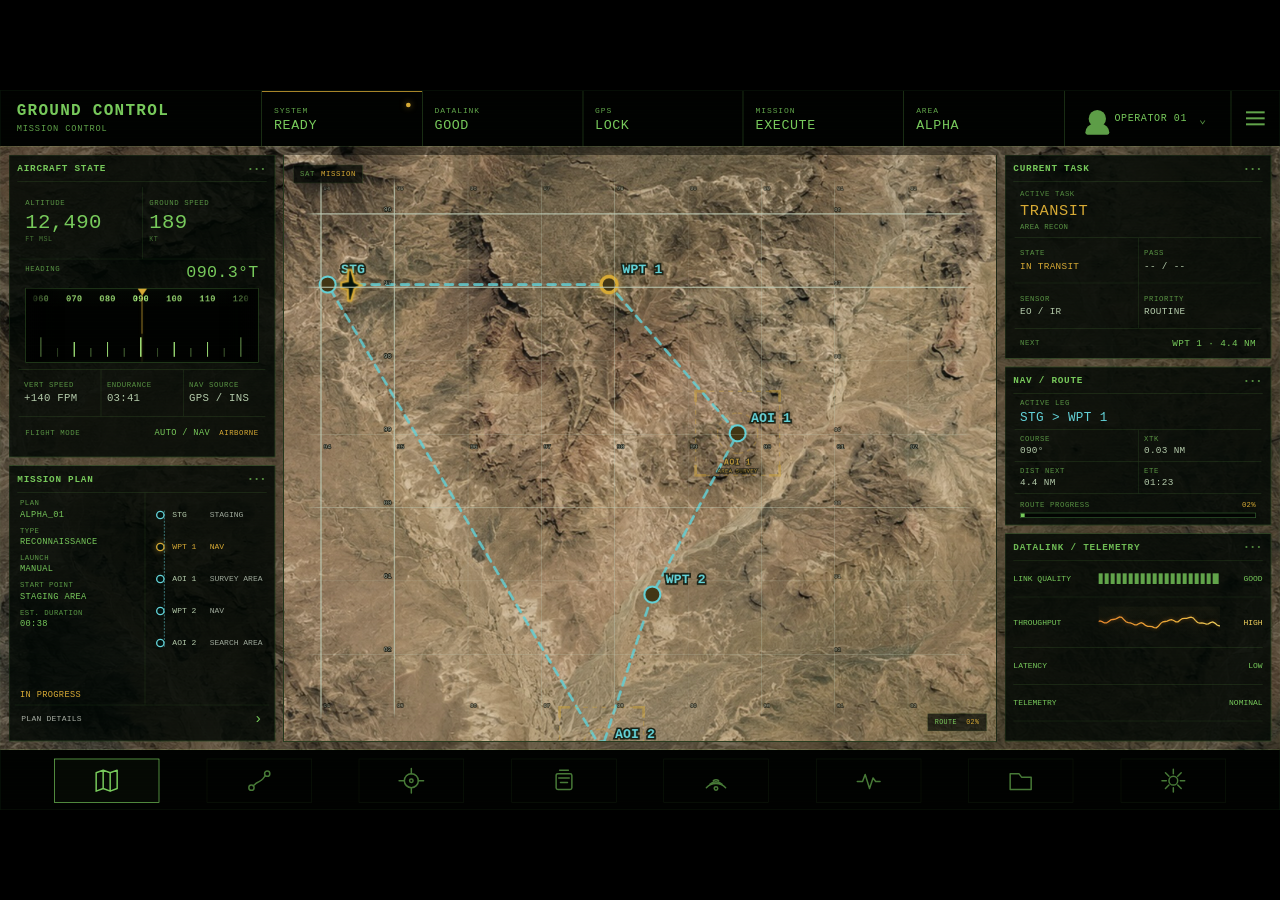
==== commit 86e614cf: "Bump primary effects cache key" ====
--- a/primary/index.html
+++ b/primary/index.html
@@ -7,7 +7,7 @@
   <link rel="stylesheet" href="../shared/ui-base.css">
   <link rel="stylesheet" href="primary.css">
   <link rel="stylesheet" href="ops-refine.css?v=20260907-1">
-  <link rel="stylesheet" href="effects.css?v=20260912-1" data-effects-css>
+  <link rel="stylesheet" href="effects.css?v=20260912-2" data-effects-css>
   <link rel="stylesheet" href="grid.css" data-grid-css>
 </head>
 <body>
--- a/primary/effects.css
+++ b/primary/effects.css
@@ -92,12 +92,18 @@
 }
 .throughput strong{color:var(--throughput-yellow)}
 
-/* Compositor isolation test: the workspace itself contributes no background.
-   Individual panels retain their own dark fill and the center map keeps its terrain. */
+/* Workspace base is transparent. Terrain remains visible through the gaps between
+   floating panels, while each panel retains its own dark fill. Keep the terrain
+   copy filter-free to reduce compositor cost. */
 .workspace{
   background:transparent;
 }
-.workspace:before,
+.workspace:before{
+  content:"";
+  display:block;
+  filter:none;
+  opacity:.52;
+}
 .workspace:after{
   content:none;
   display:none;
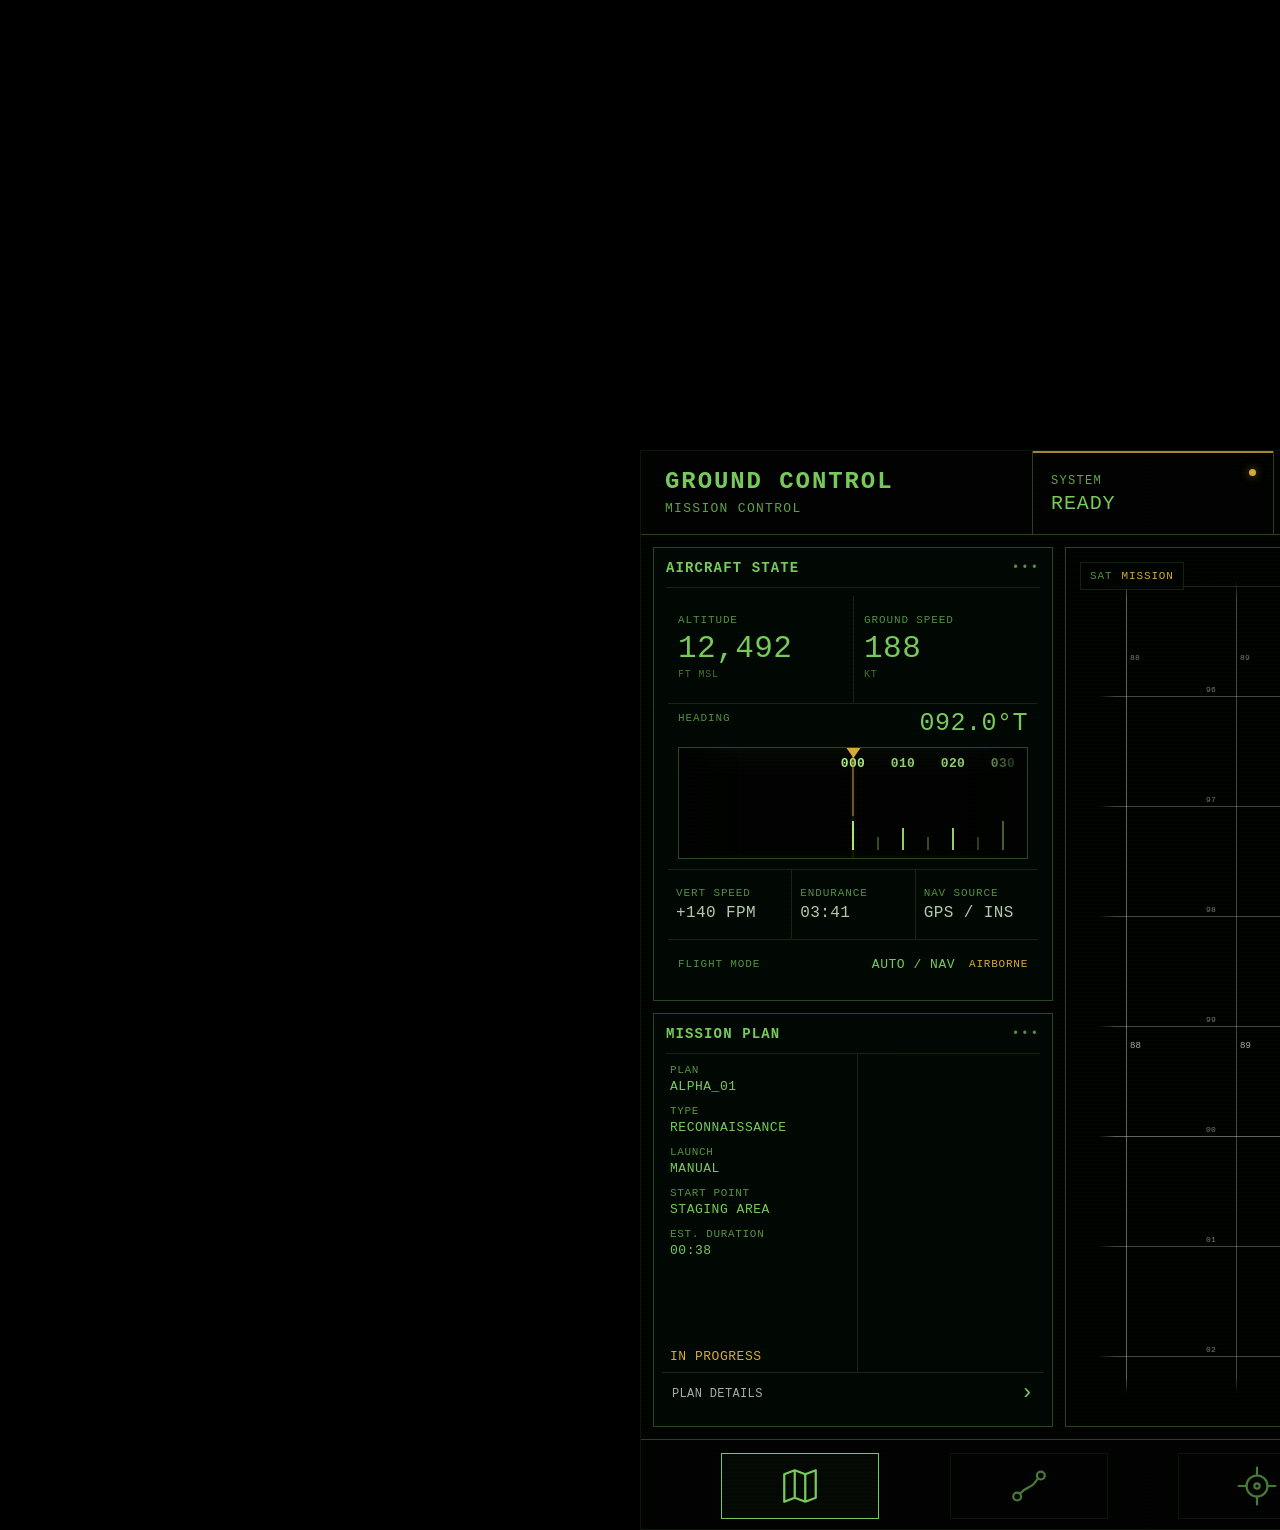
==== commit 5e6d9d92: "Use one shared terrain image in primary workspace" ====
--- a/primary/index.html
+++ b/primary/index.html
@@ -5,9 +5,9 @@
   <meta name="viewport" content="width=device-width, initial-scale=1">
   <title>Pelican UAV Interactive — Primary</title>
   <link rel="stylesheet" href="../shared/ui-base.css">
-  <link rel="stylesheet" href="primary.css">
+  <link rel="stylesheet" href="primary.css?v=20260912-1">
   <link rel="stylesheet" href="ops-refine.css?v=20260907-1">
-  <link rel="stylesheet" href="effects.css?v=20260912-2" data-effects-css>
+  <link rel="stylesheet" href="effects.css?v=20260912-3" data-effects-css>
   <link rel="stylesheet" href="grid.css" data-grid-css>
 </head>
 <body>
@@ -36,6 +36,8 @@
       </header>
 
       <section class="workspace">
+        <img id="workspace-terrain" class="workspace-terrain" alt="" aria-hidden="true">
+
         <aside class="rail left-rail">
           <section class="panel flight-panel">
             <div class="panel-heading"><span>AIRCRAFT STATE</span><b>•••</b></div>
@@ -93,7 +95,6 @@
         <section class="map-panel" aria-label="Fictional satellite mission map">
           <div id="map-viewport" class="map-viewport">
             <div id="map-world" class="map-world">
-              <img id="terrain-image" alt="Fictional unpopulated arid satellite terrain">
               <div class="map-grid"></div>
               <svg id="map-svg" class="map-svg" xmlns="http://www.w3.org/2000/svg" aria-hidden="true">
                 <path id="route-base" class="route route-base"></path>
@@ -172,7 +173,7 @@
   <script src="../shared/state.js?v=20260910-1"></script>
   <script src="config.js?v=20260911-2"></script>
   <script src="viewport-zoom-guard.js?v=20260908-2"></script>
-  <script src="primary.js?v=20260911-1"></script>
+  <script src="primary.js?v=20260912-1"></script>
   <script src="ios-layout-fit.js?v=20260908-2"></script>
   <script src="ops-refine.js?v=20260911-1"></script>
   <script src="../shared/status-sync.js?v=20260910-1"></script>
--- a/primary/primary.css
+++ b/primary/primary.css
@@ -14,12 +14,11 @@
 .chevron{margin-left:5px;font-size:18px;opacity:.75}
 .menu-glyph{display:grid;place-content:center;gap:6px}.menu-glyph i{display:block;width:28px;height:3px;background:var(--green);opacity:.82}
 
-.workspace{height:904px;padding:12px;display:grid;grid-template-columns:400px minmax(0,1fr) 400px;gap:12px;background:#010201;position:relative;overflow:hidden;isolation:isolate;--map-x:-250px;--map-y:-100px;--map-width:1700px;--map-height:1342px;--map-image:url("../shared/assets/terrain.svg")}
-.workspace:before{content:"";position:absolute;left:0;top:0;width:var(--map-width);height:var(--map-height);background-image:var(--map-image);background-size:100% 100%;background-repeat:no-repeat;filter:saturate(.72) contrast(1.07) brightness(.62) sepia(.08);opacity:.84;transform:translate3d(calc(var(--map-x) + 424px),calc(var(--map-y) + 12px),0);will-change:transform;z-index:0;pointer-events:none}
-.workspace:after{content:"";position:absolute;inset:0;background:linear-gradient(90deg,rgba(0,0,0,.2),transparent 25%,transparent 75%,rgba(0,0,0,.2));z-index:1;pointer-events:none}
+.workspace{height:904px;padding:12px;display:grid;grid-template-columns:400px minmax(0,1fr) 400px;gap:12px;background:transparent;position:relative;overflow:hidden;isolation:isolate}
+.workspace-terrain{position:absolute;left:0;top:0;display:block;max-width:none;max-height:none;object-fit:fill;pointer-events:none;will-change:transform;transform:translate3d(-250px,-100px,0);z-index:0}
 .rail{display:flex;flex-direction:column;gap:12px;min-width:0;min-height:0;position:relative;z-index:2}
 .panel,.map-panel{position:relative;border:1px solid var(--line);background:var(--panel);overflow:hidden}
-.panel{padding:0 12px 12px;-webkit-backdrop-filter:blur(1px) brightness(.78);backdrop-filter:blur(1px) brightness(.78)}
+.panel{padding:0 12px 12px}
 .panel-heading{height:40px;display:flex;align-items:center;justify-content:space-between;font-size:14px;font-weight:700;letter-spacing:.08em;color:var(--green);border-bottom:1px solid var(--line-soft)}
 .panel-heading b{font-size:12px;letter-spacing:.18em;font-weight:400;opacity:.7}
 .platform-panel{height:454px}.mission-panel{flex:1;min-height:0}
@@ -38,7 +37,7 @@
 .aoi-item{height:48px;display:grid;grid-template-columns:25px 56px 1fr;align-items:center;font-size:12px}.aoi-symbol{width:19px;height:19px;border:2px dashed var(--amber);margin-left:-3px;z-index:1;background:#071005}.aoi-item b{font-weight:500;color:var(--amber)}.aoi-item em{font-style:normal;color:#a6a99e;white-space:nowrap}
 .review-row{height:42px;margin:0 -4px -7px;border-top:1px solid var(--line-soft);display:flex;align-items:center;justify-content:space-between;padding:0 10px;color:#a7ada3;font-size:12px;letter-spacing:.03em}.review-row b{color:var(--green);font-size:22px;font-weight:400}
 
-.map-panel{overflow:hidden;background:#11150e;z-index:3}.map-viewport{position:absolute;inset:0;overflow:hidden;background:#1a1b13}.map-world{position:absolute;left:0;top:0;will-change:transform;transform:translate3d(-250px,-100px,0)}#terrain-image{position:absolute;inset:0;width:100%;height:100%;object-fit:cover;filter:saturate(.72) contrast(1.07) brightness(.92) sepia(.08)}
+.map-panel{overflow:hidden;background:transparent;z-index:3}.map-viewport{position:absolute;inset:0;overflow:hidden;background:transparent}.map-world{position:absolute;left:0;top:0;will-change:transform;transform:translate3d(-250px,-100px,0)}
 .map-world:after{content:"";position:absolute;inset:0;z-index:1;background:linear-gradient(rgba(4,11,5,.02),rgba(1,5,2,.06));pointer-events:none}.map-grid{position:absolute;inset:0;z-index:2;background-image:linear-gradient(rgba(112,190,82,.095) 1px,transparent 1px),linear-gradient(90deg,rgba(112,190,82,.095) 1px,transparent 1px);background-size:124px 124px;opacity:.45}.map-svg{position:absolute;inset:0;z-index:3;overflow:visible}.route{fill:none;stroke-linecap:round;stroke-linejoin:round}.route-base{stroke:var(--cyan);stroke-width:4;stroke-dasharray:12 10;opacity:.83}.route-progress-path{stroke:var(--cyan);stroke-width:5;opacity:.22}.waypoint circle{fill:#423615;stroke:var(--cyan);stroke-width:3}.waypoint text{fill:var(--cyan);font-size:20px;font-weight:600;paint-order:stroke;stroke:#1a2115;stroke-width:5px}.waypoint.active circle{stroke:var(--amber);stroke-width:5;filter:drop-shadow(0 0 7px rgba(215,170,53,.65))}.waypoint.completed{opacity:.38}.aircraft{fill:#06140b;stroke:var(--amber);stroke-width:3;filter:drop-shadow(0 0 6px rgba(215,170,53,.75));transform-box:fill-box;transform-origin:center;will-change:transform}
 .map-overlay{position:absolute;z-index:6;color:var(--green);font-size:11px;letter-spacing:.08em;background:rgba(1,5,2,.68);border:1px solid var(--line-soft);padding:7px 9px}.map-overlay.top-left{left:14px;top:14px}.map-overlay span{margin-right:9px;opacity:.7}.map-overlay b{font-weight:500;color:var(--amber)}
 .route-progress-readout{position:absolute;z-index:6;right:14px;bottom:14px;padding:7px 10px;background:rgba(1,5,2,.68);border:1px solid var(--line-soft);font-size:10px;letter-spacing:.06em;color:var(--green);display:flex;gap:14px}.route-progress-readout b{color:var(--amber);font-weight:500}
--- a/primary/effects.css
+++ b/primary/effects.css
@@ -92,26 +92,8 @@
 }
 .throughput strong{color:var(--throughput-yellow)}
 
-/* Workspace base is transparent. Terrain remains visible through the gaps between
-   floating panels, while each panel retains its own dark fill. Keep the terrain
-   copy filter-free to reduce compositor cost. */
-.workspace{
-  background:transparent;
-}
-.workspace:before{
-  content:"";
-  display:block;
-  filter:none;
-  opacity:.52;
-}
-.workspace:after{
-  content:none;
-  display:none;
-}
-#terrain-image{
-  filter:none;
-  opacity:.92;
-}
+/* Panels stay dark over the single shared terrain surface. Avoid backdrop filters so
+   the browser does not need to resample the moving terrain for each panel. */
 .panel{
   -webkit-backdrop-filter:none;
   backdrop-filter:none;
